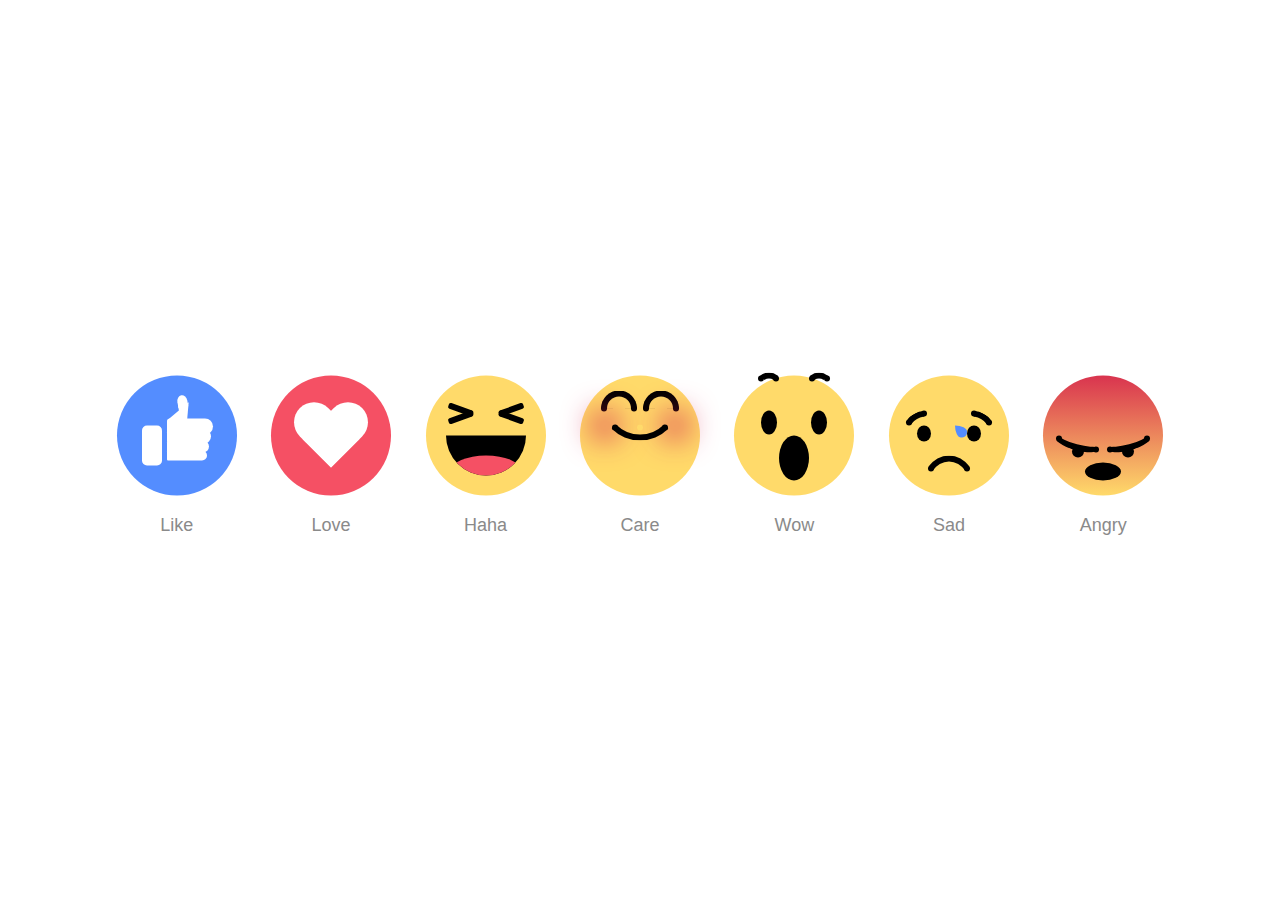
==== index.html @ 745463cb "push file" ====
<!DOCTYPE html>
<html lang="en">
  <head>
    <meta charset="UTF-8" />
    <meta http-equiv="X-UA-Compatible" content="IE=edge" />
    <meta name="viewport" content="width=device-width, initial-scale=1.0" />
    <link rel="stylesheet" href="./style.css" />
    <title>Emoji Facebook</title>
  </head>
  <body>
    <div class="emoji emoji--like">
      <div class="emoji__hand">
        <div class="emoji__thumb"></div>
      </div>
    </div>

    <div class="emoji emoji--love">
      <div class="emoji__heart"></div>
    </div>

    <div class="emoji emoji--haha">
      <div class="emoji__face">
        <div class="emoji__eyes"></div>
        <div class="emoji__mouth">
          <div class="emoji__tongue"></div>
        </div>
      </div>
    </div>

    <div class="emoji emoji--yay">
      <div class="emoji__face">
        <div class="emoji__eyebrows"></div>
        <div class="emoji__mouth"></div>
      </div>
    </div>
    <div class="emoji emoji--wow">
      <div class="emoji__face">
        <div class="emoji__eyebrows"></div>
        <div class="emoji__eyes"></div>
        <div class="emoji__mouth"></div>
      </div>
    </div>
    <div class="emoji emoji--sad">
      <div class="emoji__face">
        <div class="emoji__eyebrows"></div>
        <div class="emoji__eyes"></div>
        <div class="emoji__mouth"></div>
      </div>
    </div>
    <div class="emoji emoji--angry">
      <div class="emoji__face">
        <div class="emoji__eyebrows"></div>
        <div class="emoji__eyes"></div>
        <div class="emoji__mouth"></div>
      </div>
    </div>
  </body>
</html>
---- style.css ----
body {
  margin: 0;
  width: 1200px;
  max-width: 100%;
  text-align: center;
  font-family: "Lucida Sans Unicode", "Lucida Grande", sans-serif;
  position: absolute;
  top: 50%;
  left: 50%;
  transform: translate(-50%, -50%);
}

.emoji {
  width: 120px;
  height: 120px;
  margin: 15px 15px 40px;
  background: #ffda6a;
  display: inline-block;
  border-radius: 50%;
  position: relative;
}
.emoji:after {
  position: absolute;
  bottom: -40px;
  font-size: 18px;
  width: 60px;
  left: calc(50% - 30px);
  color: #8a8a8a;
}

.emoji__face,
.emoji__eyebrows,
.emoji__eyes,
.emoji__mouth,
.emoji__tongue,
.emoji__heart,
.emoji__hand,
.emoji__thumb {
  position: absolute;
}
.emoji__face:before,
.emoji__face:after,
.emoji__eyebrows:before,
.emoji__eyebrows:after,
.emoji__eyes:before,
.emoji__eyes:after,
.emoji__mouth:before,
.emoji__mouth:after,
.emoji__tongue:before,
.emoji__tongue:after,
.emoji__heart:before,
.emoji__heart:after,
.emoji__hand:before,
.emoji__hand:after,
.emoji__thumb:before,
.emoji__thumb:after {
  position: absolute;
  content: "";
}

.emoji__face {
  width: inherit;
  height: inherit;
}

.emoji--like {
  background: #548dff;
}
.emoji--like:after {
  content: "Like";
}
.emoji--like .emoji__hand {
  left: 25px;
  bottom: 30px;
  width: 20px;
  height: 40px;
  background: #ffffff;
  border-radius: 5px;
  z-index: 0;
  animation: hands-up 2s linear infinite;
}
.emoji--like .emoji__hand:before {
  left: 25px;
  bottom: 5px;
  width: 40px;
  background: inherit;
  height: 10px;
  border-radius: 2px 10px 10px 2px;
  box-shadow: 1px -9px 0 1px #ffffff, 2px -19px 0 2px #ffffff,
    3px -29px 0 3px #ffffff;
}
.emoji--like .emoji__thumb {
  border-bottom: 20px solid #ffffff;
  border-left: 20px solid transparent;
  top: -25px;
  right: -25px;
  z-index: 2;
  transform: rotate(5deg);
  transform-origin: 0% 100%;
  animation: thumbs-up 2s linear infinite;
}
.emoji--like .emoji__thumb:before {
  border-radius: 50% 50% 0 0;
  background: #ffffff;
  width: 10px;
  height: 12px;
  left: -10px;
  top: -8px;
  transform: rotate(-15deg);
  transform-origin: 100% 100%;
  box-shadow: -1px 4px 0 -1px #ffffff;
}

.emoji--love {
  background: #f55064;
}
.emoji--love:after {
  content: "Love";
}
.emoji--love .emoji__heart {
  left: calc(50% - 40px);
  top: calc(50% - 40px);
  width: 80px;
  height: 80px;
  animation: heart-beat 1s linear infinite alternate;
}
.emoji--love .emoji__heart:before,
.emoji--love .emoji__heart:after {
  left: calc(50% - 20px);
  top: calc(50% - 32px);
  width: 40px;
  height: 64px;
  background: #ffffff;
  border-radius: 20px 20px 0 0;
}
.emoji--love .emoji__heart:before {
  transform: translate(20px) rotate(-45deg);
  transform-origin: 0 100%;
}
.emoji--love .emoji__heart:after {
  transform: translate(-20px) rotate(45deg);
  transform-origin: 100% 100%;
}

.emoji--haha:after {
  content: "Haha";
}
.emoji--haha .emoji__face {
  animation: haha-face 2s linear infinite;
}
.emoji--haha .emoji__eyes {
  width: 26px;
  height: 6px;
  border-radius: 2px;
  left: calc(50% - 13px);
  top: 35px;
  transform: rotate(20deg);
  background: transparent;
  box-shadow: -25px 5px 0 0 #000000, 25px -5px 0 0 #000000;
}
.emoji--haha .emoji__eyes:after {
  left: 0;
  top: 0;
  width: 26px;
  height: 6px;
  border-radius: 2px;
  transform: rotate(-40deg);
  background: transparent;
  box-shadow: -25px -5px 0 0 #000000, 25px 5px 0 0 #000000;
}
.emoji--haha .emoji__mouth {
  width: 80px;
  height: 40px;
  left: calc(50% - 40px);
  top: 50%;
  background: #000000;
  border-radius: 0 0 40px 40px;
  overflow: hidden;
  z-index: 1;
  animation: haha-mouth 2s linear infinite;
}
.emoji--haha .emoji__tongue {
  width: 70px;
  height: 30px;
  background: #f55064;
  left: calc(50% - 35px);
  bottom: -10px;
  border-radius: 50%;
}

.emoji--yay:after {
  content: "Care";
  animation: yay-reverse 1s linear infinite;
}
.emoji--yay .emoji__face {
  animation: yay 1s linear infinite alternate;
}
.emoji--yay .emoji__eyebrows {
  left: calc(50% - 3px);
  top: 30px;
  height: 6px;
  width: 6px;
  border-radius: 50%;
  background: transparent;
  box-shadow: -6px 0 0 0 #000000, -36px 0 0 0px #000000, 6px 0 0 0 #000000,
    36px 0 0 0px #000000;
}
.emoji--yay .emoji__eyebrows:before,
.emoji--yay .emoji__eyebrows:after {
  width: 36px;
  height: 18px;
  border-radius: 60px 60px 0 0;
  background: transparent;
  border: 6px solid black;
  box-sizing: border-box;
  border-bottom: 0;
  bottom: 3px;
  left: calc(50% - 18px);
}
.emoji--yay .emoji__eyebrows:before {
  margin-left: -21px;
}
.emoji--yay .emoji__eyebrows:after {
  margin-left: 21px;
}
.emoji--yay .emoji__mouth {
  top: 60px;
  background: transparent;
  left: 50%;
}
.emoji--yay .emoji__mouth:after {
  width: 80px;
  height: 80px;
  left: calc(50% - 40px);
  top: -75px;
  border-radius: 50%;
  background: transparent;
  border: 6px solid #000000;
  box-sizing: border-box;
  border-top-color: transparent;
  border-left-color: transparent;
  border-right-color: transparent;
  z-index: 1;
}
.emoji--yay .emoji__mouth:before {
  width: 6px;
  height: 6px;
  background: transparent;
  border-radius: 50%;
  bottom: 5px;
  left: calc(50% - 3px);
  box-shadow: -25px 0 0 0 #000000, 25px 0 0 0 #000000,
    -35px -2px 30px 10px #d5234c, 35px -2px 30px 10px #d5234c;
}

.emoji--wow:after {
  content: "Wow";
}
.emoji--wow .emoji__face {
  animation: wow-face 3s linear infinite;
}
.emoji--wow .emoji__eyebrows {
  left: calc(50% - 3px);
  height: 6px;
  width: 6px;
  border-radius: 50%;
  background: transparent;
  box-shadow: -18px 0 0 0 #000000, -33px 0 0 0 #000000, 18px 0 0 0 #000000,
    33px 0 0 0 #000000;
  animation: wow-brow 3s linear infinite;
}
.emoji--wow .emoji__eyebrows:before,
.emoji--wow .emoji__eyebrows:after {
  width: 24px;
  height: 20px;
  border: 6px solid #000000;
  box-sizing: border-box;
  border-radius: 50%;
  border-bottom-color: transparent;
  border-left-color: transparent;
  border-right-color: transparent;
  top: -3px;
  left: calc(50% - 12px);
}
.emoji--wow .emoji__eyebrows:before {
  margin-left: -25px;
}
.emoji--wow .emoji__eyebrows:after {
  margin-left: 25px;
}
.emoji--wow .emoji__eyes {
  width: 16px;
  height: 24px;
  left: calc(50% - 8px);
  top: 35px;
  border-radius: 50%;
  background: transparent;
  box-shadow: 25px 0 0 0 #000000, -25px 0 0 0 #000000;
}
.emoji--wow .emoji__mouth {
  width: 30px;
  height: 45px;
  left: calc(50% - 15px);
  top: 50%;
  border-radius: 50%;
  background: #000000;
  animation: wow-mouth 3s linear infinite;
}

.emoji--sad:after {
  content: "Sad";
}
.emoji--sad .emoji__face {
  animation: sad-face 2s ease-in infinite;
}
.emoji--sad .emoji__eyebrows {
  left: calc(50% - 3px);
  top: 35px;
  height: 6px;
  width: 6px;
  border-radius: 50%;
  background: transparent;
  box-shadow: -40px 9px 0 0 #000000, -25px 0 0 0 #000000, 25px 0 0 0 #000000,
    40px 9px 0 0 #000000;
}
.emoji--sad .emoji__eyebrows:before,
.emoji--sad .emoji__eyebrows:after {
  width: 30px;
  height: 20px;
  border: 6px solid #000000;
  box-sizing: border-box;
  border-radius: 50%;
  border-bottom-color: transparent;
  border-left-color: transparent;
  border-right-color: transparent;
  top: 2px;
  left: calc(50% - 15px);
}
.emoji--sad .emoji__eyebrows:before {
  margin-left: -30px;
  transform: rotate(-30deg);
}
.emoji--sad .emoji__eyebrows:after {
  margin-left: 30px;
  transform: rotate(30deg);
}
.emoji--sad .emoji__eyes {
  width: 14px;
  height: 16px;
  left: calc(50% - 7px);
  top: 50px;
  border-radius: 50%;
  background: transparent;
  box-shadow: 25px 0 0 0 #000000, -25px 0 0 0 #000000;
}
.emoji--sad .emoji__eyes:after {
  background: #548dff;
  width: 12px;
  height: 12px;
  margin-left: 6px;
  border-radius: 0 100% 40% 50%/0 50% 40% 100%;
  transform-origin: 0% 0%;
  animation: tear-drop 2s ease-in infinite;
}
.emoji--sad .emoji__mouth {
  width: 60px;
  height: 80px;
  left: calc(50% - 30px);
  top: 80px;
  box-sizing: border-box;
  border: 6px solid #000000;
  border-radius: 50%;
  border-bottom-color: transparent;
  border-left-color: transparent;
  border-right-color: transparent;
  background: transparent;
  animation: sad-mouth 2s ease-in infinite;
}
.emoji--sad .emoji__mouth:after {
  width: 6px;
  height: 6px;
  background: transparent;
  border-radius: 50%;
  top: 4px;
  left: calc(50% - 3px);
  box-shadow: -18px 0 0 0 #000000, 18px 0 0 0 #000000;
}

.emoji--angry {
  background: linear-gradient(#d5234c -10%, #ffda6a);
  background-size: 100%;
  animation: angry-color 2s ease-in infinite;
}
.emoji--angry:after {
  content: "Angry";
}
.emoji--angry .emoji__face {
  animation: angry-face 2s ease-in infinite;
}
.emoji--angry .emoji__eyebrows {
  left: calc(50% - 3px);
  top: 55px;
  height: 6px;
  width: 6px;
  border-radius: 50%;
  background: transparent;
  box-shadow: -44px 5px 0 0 #000000, -7px 16px 0 0 #000000, 7px 16px 0 0 #000000,
    44px 5px 0 0 #000000;
}
.emoji--angry .emoji__eyebrows:before,
.emoji--angry .emoji__eyebrows:after {
  width: 50px;
  height: 20px;
  border: 6px solid #000000;
  box-sizing: border-box;
  border-radius: 50%;
  border-top-color: transparent;
  border-left-color: transparent;
  border-right-color: transparent;
  top: 0;
  left: calc(50% - 25px);
}
.emoji--angry .emoji__eyebrows:before {
  margin-left: -25px;
  transform: rotate(15deg);
}
.emoji--angry .emoji__eyebrows:after {
  margin-left: 25px;
  transform: rotate(-15deg);
}
.emoji--angry .emoji__eyes {
  width: 12px;
  height: 12px;
  left: calc(50% - 6px);
  top: 70px;
  border-radius: 50%;
  background: transparent;
  box-shadow: 25px 0 0 0 #000000, -25px 0 0 0 #000000;
}
.emoji--angry .emoji__mouth {
  width: 36px;
  height: 18px;
  left: calc(50% - 18px);
  bottom: 15px;
  background: #000000;
  border-radius: 50%;
  animation: angry-mouth 2s ease-in infinite;
}

@keyframes heart-beat {
  25% {
    transform: scale(1.1);
  }
  75% {
    transform: scale(0.6);
  }
}
@keyframes haha-face {
  10%,
  30%,
  50% {
    transform: translateY(25px);
  }
  20%,
  40% {
    transform: translateY(15px);
  }
  60%,
  80% {
    transform: translateY(0);
  }
  70%,
  90% {
    transform: translateY(-10px);
  }
}
@keyframes haha-mouth {
  10%,
  30%,
  50% {
    transform: scale(0.6);
    top: 45%;
  }
  20%,
  40% {
    transform: scale(0.8);
    top: 45%;
  }
  60%,
  80% {
    transform: scale(1);
    top: 50%;
  }
  70% {
    transform: scale(1.2);
    top: 50%;
  }
  90% {
    transform: scale(1.1);
    top: 50%;
  }
}
@keyframes yay {
  25% {
    transform: rotate(-15deg);
  }
  75% {
    transform: rotate(15deg);
  }
}
@keyframes wow-face {
  15%,
  25% {
    transform: rotate(20deg) translateX(-25px);
  }
  45%,
  65% {
    transform: rotate(-20deg) translateX(25px);
  }
  75%,
  100% {
    transform: rotate(0deg) translateX(0);
  }
}
@keyframes wow-brow {
  15%,
  65% {
    top: 25px;
  }
  75%,
  100%,
  0% {
    top: 15px;
  }
}
@keyframes wow-mouth {
  10%,
  30% {
    width: 20px;
    height: 20px;
    left: calc(50% - 10px);
  }
  50%,
  70% {
    width: 30px;
    height: 40px;
    left: calc(50% - 15px);
  }
  75%,
  100% {
    height: 50px;
  }
}
@keyframes sad-face {
  25%,
  35% {
    top: -15px;
  }
  55%,
  95% {
    top: 10px;
  }
  100%,
  0% {
    top: 0;
  }
}
@keyframes sad-mouth {
  25%,
  35% {
    transform: scale(0.85);
    top: 70px;
  }
  55%,
  100%,
  0% {
    transform: scale(1);
    top: 80px;
  }
}
@keyframes tear-drop {
  0%,
  100% {
    display: block;
    left: 35px;
    top: 15px;
    transform: rotate(45deg) scale(0);
  }
  25% {
    display: block;
    left: 35px;
    transform: rotate(45deg) scale(2);
  }
  49.9% {
    display: block;
    left: 35px;
    top: 65px;
    transform: rotate(45deg) scale(0);
  }
  50% {
    display: block;
    left: -35px;
    top: 15px;
    transform: rotate(45deg) scale(0);
  }
  75% {
    display: block;
    left: -35px;
    transform: rotate(45deg) scale(2);
  }
  99.9% {
    display: block;
    left: -35px;
    top: 65px;
    transform: rotate(45deg) scale(0);
  }
}
@keyframes hands-up {
  25% {
    transform: rotate(15deg);
  }
  50% {
    transform: rotate(-15deg) translateY(-10px);
  }
  75%,
  100% {
    transform: rotate(0deg);
  }
}
@keyframes thumbs-up {
  25% {
    transform: rotate(20deg);
  }
  50%,
  100% {
    transform: rotate(5deg);
  }
}
@keyframes angry-color {
  45%,
  60% {
    background-size: 250%;
  }
  85%,
  100%,
  0% {
    background-size: 100%;
  }
}
@keyframes angry-face {
  35%,
  60% {
    transform: translateX(0) translateY(10px) scale(0.9);
  }
  40%,
  50% {
    transform: translateX(-5px) translateY(10px) scale(0.9);
  }
  45%,
  55% {
    transform: translateX(5px) translateY(10px) scale(0.9);
  }
}
@keyframes angry-mouth {
  25%,
  50% {
    height: 6px;
    bottom: 25px;
  }
}
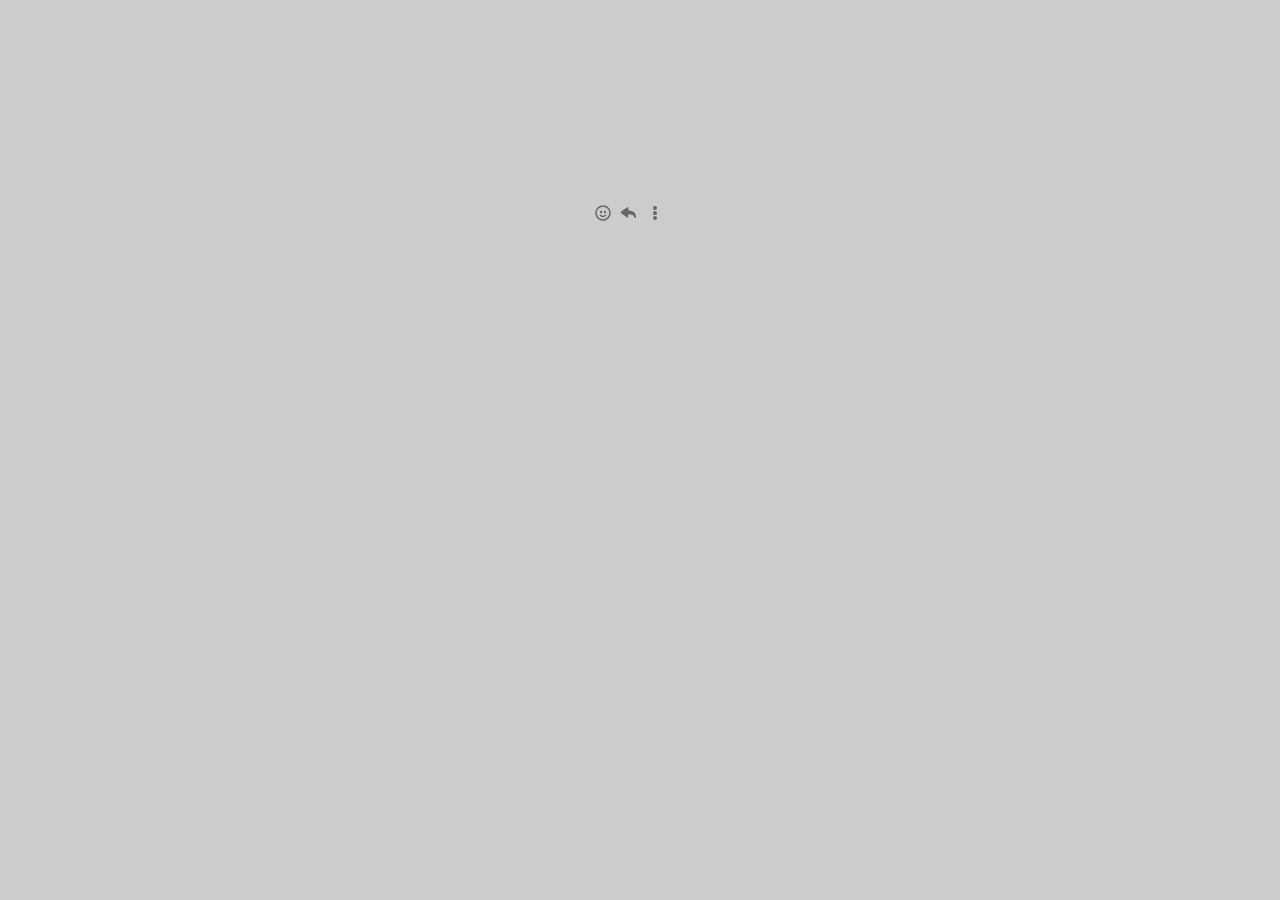
==== commit ff94b8db: "add emoji messenger" ====
--- a/index.html
+++ b/index.html
@@ -4,55 +4,90 @@
     <meta charset="UTF-8" />
     <meta http-equiv="X-UA-Compatible" content="IE=edge" />
     <meta name="viewport" content="width=device-width, initial-scale=1.0" />
+    <title>EMoji Facebook - Gif</title>
     <link rel="stylesheet" href="./style.css" />
-    <title>Emoji Facebook</title>
   </head>
   <body>
-    <div class="emoji emoji--like">
-      <div class="emoji__hand">
-        <div class="emoji__thumb"></div>
-      </div>
-    </div>
-
-    <div class="emoji emoji--love">
-      <div class="emoji__heart"></div>
-    </div>
-
-    <div class="emoji emoji--haha">
-      <div class="emoji__face">
-        <div class="emoji__eyes"></div>
-        <div class="emoji__mouth">
-          <div class="emoji__tongue"></div>
+    <div class="component-action-message">
+      <div class="action-message-wrap">
+        <div class="action-emoji">
+          <div class="react-emoji-wrap hide" id="react-emoji-wrap">
+            <div class="emoji emoji--like">
+              <img src="./gif/like.gif" alt="" />
+            </div>
+            <div class="emoji emoji--love">
+              <img src="./gif/heart.gif" alt="" />
+            </div>
+            <div class="emoji emoji--haha">
+              <img src="./gif/haha.gif" alt="" />
+            </div>
+            <div class="emoji emoji--wow">
+              <img src="./gif/wow.gif" alt="" />
+            </div>
+            <div class="emoji emoji--sad">
+              <img src="./gif/sad.gif" alt="" />
+            </div>
+            <div class="emoji emoji--angry">
+              <img src="./gif/angry.gif" alt="" />
+            </div>
+          </div>
+          <svg height="22px" viewBox="0 0 22 22" width="22px">
+            <circle
+              stroke="#65676b"
+              fill="none"
+              cx="11"
+              cy="11"
+              r="7"
+              stroke-width="1.5px"
+            ></circle>
+            <path
+              stroke="#65676b"
+              fill="none"
+              d="M8,13Q11,16,14,13"
+              stroke-width="1.5px"
+            ></path>
+            <circle fill="#65676b" cx="9" cy="10" r="1.2"></circle>
+            <circle fill="#65676b" cx="13" cy="10" r="1.2"></circle>
+          </svg>
+        </div>
+        <div class="action-reply">
+          <svg height="22px" viewBox="1 1 21 21" width="22px">
+            <g fill="#65676B" fill-rule="evenodd" stroke-width="1">
+              <path
+                d="M10.8932368,14.7625445 C10.8932368,15.535432 10.0849567,15.996442 9.48116675,15.5677995 L4.03193175,11.696707 C3.49257425,11.313742 3.49287675,10.4694645 4.03193175,10.0864995 L9.48116675,6.2157095 C10.0849567,5.7867645 10.8932368,6.248077 10.8932368,7.020662 L10.8938418,9.0755445 C15.2129368,9.0755445 18.1517243,11.027577 18.1523293,15.7226795 C18.1523293,16.0820495 17.9036743,16.3349395 17.5273643,16.3349395 C17.2487618,16.3349395 17.0164418,16.1746145 16.8527893,15.680027 C16.1588543,13.584307 14.1063918,12.7049395 10.8938418,12.7049395 L10.8932368,14.7625445 Z"
+              ></path>
+            </g>
+          </svg>
+        </div>
+        <div class="action-more">
+          <svg height="22px" viewBox="0 0 22 22" width="22px">
+            <circle
+              cx="11"
+              cy="6"
+              fill="#65676B"
+              r="2"
+              stroke-width="1px"
+            ></circle>
+            <circle
+              cx="11"
+              cy="11"
+              fill="#65676B"
+              r="2"
+              stroke-width="1px"
+            ></circle>
+            <circle
+              cx="11"
+              cy="16"
+              fill="#65676B"
+              r="2"
+              stroke-width="1px"
+            ></circle>
+          </svg>
         </div>
       </div>
     </div>
 
-    <div class="emoji emoji--yay">
-      <div class="emoji__face">
-        <div class="emoji__eyebrows"></div>
-        <div class="emoji__mouth"></div>
-      </div>
-    </div>
-    <div class="emoji emoji--wow">
-      <div class="emoji__face">
-        <div class="emoji__eyebrows"></div>
-        <div class="emoji__eyes"></div>
-        <div class="emoji__mouth"></div>
-      </div>
-    </div>
-    <div class="emoji emoji--sad">
-      <div class="emoji__face">
-        <div class="emoji__eyebrows"></div>
-        <div class="emoji__eyes"></div>
-        <div class="emoji__mouth"></div>
-      </div>
-    </div>
-    <div class="emoji emoji--angry">
-      <div class="emoji__face">
-        <div class="emoji__eyebrows"></div>
-        <div class="emoji__eyes"></div>
-        <div class="emoji__mouth"></div>
-      </div>
-    </div>
+    <script src="./jquery-1.7.1.min.js"></script>
+    <script src="./index.js"></script>
   </body>
 </html>
--- a/style.css
+++ b/style.css
@@ -1,670 +1,127 @@
 body {
-  margin: 0;
-  width: 1200px;
-  max-width: 100%;
-  text-align: center;
-  font-family: "Lucida Sans Unicode", "Lucida Grande", sans-serif;
-  position: absolute;
-  top: 50%;
-  left: 50%;
-  transform: translate(-50%, -50%);
+     margin: 0;
+     padding: 0;
+     box-sizing: border-box;
+     background-color: #ccc;
+}
+
+.react-emoji-wrap {
+     width: 220px;
+     display: flex;
+     justify-content: space-between;
+     align-items: center;
+     padding: 8px 12px;
+     border-radius: 30px;
+     background: #fff;
+
+     position: absolute;
+     top: -150%;
+     left: 50%;
+     transform: translate(-50%, -50%);
 }
 
 .emoji {
-  width: 120px;
-  height: 120px;
-  margin: 15px 15px 40px;
-  background: #ffda6a;
-  display: inline-block;
-  border-radius: 50%;
-  position: relative;
-}
-.emoji:after {
-  position: absolute;
-  bottom: -40px;
-  font-size: 18px;
-  width: 60px;
-  left: calc(50% - 30px);
-  color: #8a8a8a;
+     width: 30px;
+     height: 30px;
 }
 
-.emoji__face,
-.emoji__eyebrows,
-.emoji__eyes,
-.emoji__mouth,
-.emoji__tongue,
-.emoji__heart,
-.emoji__hand,
-.emoji__thumb {
-  position: absolute;
-}
-.emoji__face:before,
-.emoji__face:after,
-.emoji__eyebrows:before,
-.emoji__eyebrows:after,
-.emoji__eyes:before,
-.emoji__eyes:after,
-.emoji__mouth:before,
-.emoji__mouth:after,
-.emoji__tongue:before,
-.emoji__tongue:after,
-.emoji__heart:before,
-.emoji__heart:after,
-.emoji__hand:before,
-.emoji__hand:after,
-.emoji__thumb:before,
-.emoji__thumb:after {
-  position: absolute;
-  content: "";
+.emoji::before {
+     position: absolute;
+     top: -70%;
+     display: none;
+     background: #000;
+     padding: 5px 10px;
+     color: #fff;
+     border-radius: 18px;
+     min-width: 30px;
+     animation: fadeIn linear 0.2s;
 }
 
-.emoji__face {
-  width: inherit;
-  height: inherit;
+@keyframes fadeIn {
+     from {
+          opacity: 0;
+     }
+
+     to {
+          opacity: 1;
+     }
 }
 
-.emoji--like {
-  background: #548dff;
-}
-.emoji--like:after {
-  content: "Like";
-}
-.emoji--like .emoji__hand {
-  left: 25px;
-  bottom: 30px;
-  width: 20px;
-  height: 40px;
-  background: #ffffff;
-  border-radius: 5px;
-  z-index: 0;
-  animation: hands-up 2s linear infinite;
-}
-.emoji--like .emoji__hand:before {
-  left: 25px;
-  bottom: 5px;
-  width: 40px;
-  background: inherit;
-  height: 10px;
-  border-radius: 2px 10px 10px 2px;
-  box-shadow: 1px -9px 0 1px #ffffff, 2px -19px 0 2px #ffffff,
-    3px -29px 0 3px #ffffff;
-}
-.emoji--like .emoji__thumb {
-  border-bottom: 20px solid #ffffff;
-  border-left: 20px solid transparent;
-  top: -25px;
-  right: -25px;
-  z-index: 2;
-  transform: rotate(5deg);
-  transform-origin: 0% 100%;
-  animation: thumbs-up 2s linear infinite;
-}
-.emoji--like .emoji__thumb:before {
-  border-radius: 50% 50% 0 0;
-  background: #ffffff;
-  width: 10px;
-  height: 12px;
-  left: -10px;
-  top: -8px;
-  transform: rotate(-15deg);
-  transform-origin: 100% 100%;
-  box-shadow: -1px 4px 0 -1px #ffffff;
+.emoji img {
+     width: 100%;
+     height: 100%;
+     object-fit: cover;
+     cursor: pointer;
 }
 
-.emoji--love {
-  background: #f55064;
-}
-.emoji--love:after {
-  content: "Love";
-}
-.emoji--love .emoji__heart {
-  left: calc(50% - 40px);
-  top: calc(50% - 40px);
-  width: 80px;
-  height: 80px;
-  animation: heart-beat 1s linear infinite alternate;
-}
-.emoji--love .emoji__heart:before,
-.emoji--love .emoji__heart:after {
-  left: calc(50% - 20px);
-  top: calc(50% - 32px);
-  width: 40px;
-  height: 64px;
-  background: #ffffff;
-  border-radius: 20px 20px 0 0;
-}
-.emoji--love .emoji__heart:before {
-  transform: translate(20px) rotate(-45deg);
-  transform-origin: 0 100%;
-}
-.emoji--love .emoji__heart:after {
-  transform: translate(-20px) rotate(45deg);
-  transform-origin: 100% 100%;
+.emoji--like::before {
+     content: 'Like';
+     left: 0px;
 }
 
-.emoji--haha:after {
-  content: "Haha";
-}
-.emoji--haha .emoji__face {
-  animation: haha-face 2s linear infinite;
-}
-.emoji--haha .emoji__eyes {
-  width: 26px;
-  height: 6px;
-  border-radius: 2px;
-  left: calc(50% - 13px);
-  top: 35px;
-  transform: rotate(20deg);
-  background: transparent;
-  box-shadow: -25px 5px 0 0 #000000, 25px -5px 0 0 #000000;
-}
-.emoji--haha .emoji__eyes:after {
-  left: 0;
-  top: 0;
-  width: 26px;
-  height: 6px;
-  border-radius: 2px;
-  transform: rotate(-40deg);
-  background: transparent;
-  box-shadow: -25px -5px 0 0 #000000, 25px 5px 0 0 #000000;
-}
-.emoji--haha .emoji__mouth {
-  width: 80px;
-  height: 40px;
-  left: calc(50% - 40px);
-  top: 50%;
-  background: #000000;
-  border-radius: 0 0 40px 40px;
-  overflow: hidden;
-  z-index: 1;
-  animation: haha-mouth 2s linear infinite;
-}
-.emoji--haha .emoji__tongue {
-  width: 70px;
-  height: 30px;
-  background: #f55064;
-  left: calc(50% - 35px);
-  bottom: -10px;
-  border-radius: 50%;
+.emoji--love::before {
+     content: 'Love';
+     left: 37px;
 }
 
-.emoji--yay:after {
-  content: "Care";
-  animation: yay-reverse 1s linear infinite;
-}
-.emoji--yay .emoji__face {
-  animation: yay 1s linear infinite alternate;
-}
-.emoji--yay .emoji__eyebrows {
-  left: calc(50% - 3px);
-  top: 30px;
-  height: 6px;
-  width: 6px;
-  border-radius: 50%;
-  background: transparent;
-  box-shadow: -6px 0 0 0 #000000, -36px 0 0 0px #000000, 6px 0 0 0 #000000,
-    36px 0 0 0px #000000;
-}
-.emoji--yay .emoji__eyebrows:before,
-.emoji--yay .emoji__eyebrows:after {
-  width: 36px;
-  height: 18px;
-  border-radius: 60px 60px 0 0;
-  background: transparent;
-  border: 6px solid black;
-  box-sizing: border-box;
-  border-bottom: 0;
-  bottom: 3px;
-  left: calc(50% - 18px);
-}
-.emoji--yay .emoji__eyebrows:before {
-  margin-left: -21px;
-}
-.emoji--yay .emoji__eyebrows:after {
-  margin-left: 21px;
-}
-.emoji--yay .emoji__mouth {
-  top: 60px;
-  background: transparent;
-  left: 50%;
-}
-.emoji--yay .emoji__mouth:after {
-  width: 80px;
-  height: 80px;
-  left: calc(50% - 40px);
-  top: -75px;
-  border-radius: 50%;
-  background: transparent;
-  border: 6px solid #000000;
-  box-sizing: border-box;
-  border-top-color: transparent;
-  border-left-color: transparent;
-  border-right-color: transparent;
-  z-index: 1;
-}
-.emoji--yay .emoji__mouth:before {
-  width: 6px;
-  height: 6px;
-  background: transparent;
-  border-radius: 50%;
-  bottom: 5px;
-  left: calc(50% - 3px);
-  box-shadow: -25px 0 0 0 #000000, 25px 0 0 0 #000000,
-    -35px -2px 30px 10px #d5234c, 35px -2px 30px 10px #d5234c;
+.emoji--haha::before {
+     content: 'haha';
+     left: 77px;
 }
 
-.emoji--wow:after {
-  content: "Wow";
-}
-.emoji--wow .emoji__face {
-  animation: wow-face 3s linear infinite;
-}
-.emoji--wow .emoji__eyebrows {
-  left: calc(50% - 3px);
-  height: 6px;
-  width: 6px;
-  border-radius: 50%;
-  background: transparent;
-  box-shadow: -18px 0 0 0 #000000, -33px 0 0 0 #000000, 18px 0 0 0 #000000,
-    33px 0 0 0 #000000;
-  animation: wow-brow 3s linear infinite;
-}
-.emoji--wow .emoji__eyebrows:before,
-.emoji--wow .emoji__eyebrows:after {
-  width: 24px;
-  height: 20px;
-  border: 6px solid #000000;
-  box-sizing: border-box;
-  border-radius: 50%;
-  border-bottom-color: transparent;
-  border-left-color: transparent;
-  border-right-color: transparent;
-  top: -3px;
-  left: calc(50% - 12px);
-}
-.emoji--wow .emoji__eyebrows:before {
-  margin-left: -25px;
-}
-.emoji--wow .emoji__eyebrows:after {
-  margin-left: 25px;
-}
-.emoji--wow .emoji__eyes {
-  width: 16px;
-  height: 24px;
-  left: calc(50% - 8px);
-  top: 35px;
-  border-radius: 50%;
-  background: transparent;
-  box-shadow: 25px 0 0 0 #000000, -25px 0 0 0 #000000;
-}
-.emoji--wow .emoji__mouth {
-  width: 30px;
-  height: 45px;
-  left: calc(50% - 15px);
-  top: 50%;
-  border-radius: 50%;
-  background: #000000;
-  animation: wow-mouth 3s linear infinite;
+.emoji--wow::before {
+     content: 'wow';
+     left: 115px;
 }
 
-.emoji--sad:after {
-  content: "Sad";
-}
-.emoji--sad .emoji__face {
-  animation: sad-face 2s ease-in infinite;
-}
-.emoji--sad .emoji__eyebrows {
-  left: calc(50% - 3px);
-  top: 35px;
-  height: 6px;
-  width: 6px;
-  border-radius: 50%;
-  background: transparent;
-  box-shadow: -40px 9px 0 0 #000000, -25px 0 0 0 #000000, 25px 0 0 0 #000000,
-    40px 9px 0 0 #000000;
-}
-.emoji--sad .emoji__eyebrows:before,
-.emoji--sad .emoji__eyebrows:after {
-  width: 30px;
-  height: 20px;
-  border: 6px solid #000000;
-  box-sizing: border-box;
-  border-radius: 50%;
-  border-bottom-color: transparent;
-  border-left-color: transparent;
-  border-right-color: transparent;
-  top: 2px;
-  left: calc(50% - 15px);
-}
-.emoji--sad .emoji__eyebrows:before {
-  margin-left: -30px;
-  transform: rotate(-30deg);
-}
-.emoji--sad .emoji__eyebrows:after {
-  margin-left: 30px;
-  transform: rotate(30deg);
-}
-.emoji--sad .emoji__eyes {
-  width: 14px;
-  height: 16px;
-  left: calc(50% - 7px);
-  top: 50px;
-  border-radius: 50%;
-  background: transparent;
-  box-shadow: 25px 0 0 0 #000000, -25px 0 0 0 #000000;
-}
-.emoji--sad .emoji__eyes:after {
-  background: #548dff;
-  width: 12px;
-  height: 12px;
-  margin-left: 6px;
-  border-radius: 0 100% 40% 50%/0 50% 40% 100%;
-  transform-origin: 0% 0%;
-  animation: tear-drop 2s ease-in infinite;
-}
-.emoji--sad .emoji__mouth {
-  width: 60px;
-  height: 80px;
-  left: calc(50% - 30px);
-  top: 80px;
-  box-sizing: border-box;
-  border: 6px solid #000000;
-  border-radius: 50%;
-  border-bottom-color: transparent;
-  border-left-color: transparent;
-  border-right-color: transparent;
-  background: transparent;
-  animation: sad-mouth 2s ease-in infinite;
-}
-.emoji--sad .emoji__mouth:after {
-  width: 6px;
-  height: 6px;
-  background: transparent;
-  border-radius: 50%;
-  top: 4px;
-  left: calc(50% - 3px);
-  box-shadow: -18px 0 0 0 #000000, 18px 0 0 0 #000000;
+.emoji--sad::before {
+     content: 'Sad';
+     left: 153px;
 }
 
-.emoji--angry {
-  background: linear-gradient(#d5234c -10%, #ffda6a);
-  background-size: 100%;
-  animation: angry-color 2s ease-in infinite;
-}
-.emoji--angry:after {
-  content: "Angry";
-}
-.emoji--angry .emoji__face {
-  animation: angry-face 2s ease-in infinite;
-}
-.emoji--angry .emoji__eyebrows {
-  left: calc(50% - 3px);
-  top: 55px;
-  height: 6px;
-  width: 6px;
-  border-radius: 50%;
-  background: transparent;
-  box-shadow: -44px 5px 0 0 #000000, -7px 16px 0 0 #000000, 7px 16px 0 0 #000000,
-    44px 5px 0 0 #000000;
-}
-.emoji--angry .emoji__eyebrows:before,
-.emoji--angry .emoji__eyebrows:after {
-  width: 50px;
-  height: 20px;
-  border: 6px solid #000000;
-  box-sizing: border-box;
-  border-radius: 50%;
-  border-top-color: transparent;
-  border-left-color: transparent;
-  border-right-color: transparent;
-  top: 0;
-  left: calc(50% - 25px);
-}
-.emoji--angry .emoji__eyebrows:before {
-  margin-left: -25px;
-  transform: rotate(15deg);
-}
-.emoji--angry .emoji__eyebrows:after {
-  margin-left: 25px;
-  transform: rotate(-15deg);
-}
-.emoji--angry .emoji__eyes {
-  width: 12px;
-  height: 12px;
-  left: calc(50% - 6px);
-  top: 70px;
-  border-radius: 50%;
-  background: transparent;
-  box-shadow: 25px 0 0 0 #000000, -25px 0 0 0 #000000;
-}
-.emoji--angry .emoji__mouth {
-  width: 36px;
-  height: 18px;
-  left: calc(50% - 18px);
-  bottom: 15px;
-  background: #000000;
-  border-radius: 50%;
-  animation: angry-mouth 2s ease-in infinite;
+.emoji--angry::before {
+     content: 'Angry';
+     left: 188px;
 }
 
-@keyframes heart-beat {
-  25% {
-    transform: scale(1.1);
-  }
-  75% {
-    transform: scale(0.6);
-  }
+.emoji--like:hover::before,
+.emoji--haha:hover::before,
+.emoji--love:hover::before,
+.emoji--sad:hover::before,
+.emoji--wow:hover::before,
+.emoji--angry:hover::before {
+     display: block;
+     transform: unset;
+     font-size: 14px;
 }
-@keyframes haha-face {
-  10%,
-  30%,
-  50% {
-    transform: translateY(25px);
-  }
-  20%,
-  40% {
-    transform: translateY(15px);
-  }
-  60%,
-  80% {
-    transform: translateY(0);
-  }
-  70%,
-  90% {
-    transform: translateY(-10px);
-  }
+
+.action-message-wrap {
+     width: 100px;
+     display: flex;
+     margin: 200px auto;
 }
-@keyframes haha-mouth {
-  10%,
-  30%,
-  50% {
-    transform: scale(0.6);
-    top: 45%;
-  }
-  20%,
-  40% {
-    transform: scale(0.8);
-    top: 45%;
-  }
-  60%,
-  80% {
-    transform: scale(1);
-    top: 50%;
-  }
-  70% {
-    transform: scale(1.2);
-    top: 50%;
-  }
-  90% {
-    transform: scale(1.1);
-    top: 50%;
-  }
+
+.action-emoji {
+     position: relative;
 }
-@keyframes yay {
-  25% {
-    transform: rotate(-15deg);
-  }
-  75% {
-    transform: rotate(15deg);
-  }
+
+.action-emoji,
+.action-reply,
+.action-more {
+     display: flex;
+     text-align: center;
+     border-radius: 50%;
+     cursor: pointer;
+     margin: 2px;
 }
-@keyframes wow-face {
-  15%,
-  25% {
-    transform: rotate(20deg) translateX(-25px);
-  }
-  45%,
-  65% {
-    transform: rotate(-20deg) translateX(25px);
-  }
-  75%,
-  100% {
-    transform: rotate(0deg) translateX(0);
-  }
+
+.action-emoji:hover svg,
+.action-more:hover svg,
+.action-reply:hover svg {
+     background-color: rgba(0, 0, 0, 0.10);
+     border-radius: 50%;
 }
-@keyframes wow-brow {
-  15%,
-  65% {
-    top: 25px;
-  }
-  75%,
-  100%,
-  0% {
-    top: 15px;
-  }
-}
-@keyframes wow-mouth {
-  10%,
-  30% {
-    width: 20px;
-    height: 20px;
-    left: calc(50% - 10px);
-  }
-  50%,
-  70% {
-    width: 30px;
-    height: 40px;
-    left: calc(50% - 15px);
-  }
-  75%,
-  100% {
-    height: 50px;
-  }
-}
-@keyframes sad-face {
-  25%,
-  35% {
-    top: -15px;
-  }
-  55%,
-  95% {
-    top: 10px;
-  }
-  100%,
-  0% {
-    top: 0;
-  }
-}
-@keyframes sad-mouth {
-  25%,
-  35% {
-    transform: scale(0.85);
-    top: 70px;
-  }
-  55%,
-  100%,
-  0% {
-    transform: scale(1);
-    top: 80px;
-  }
-}
-@keyframes tear-drop {
-  0%,
-  100% {
-    display: block;
-    left: 35px;
-    top: 15px;
-    transform: rotate(45deg) scale(0);
-  }
-  25% {
-    display: block;
-    left: 35px;
-    transform: rotate(45deg) scale(2);
-  }
-  49.9% {
-    display: block;
-    left: 35px;
-    top: 65px;
-    transform: rotate(45deg) scale(0);
-  }
-  50% {
-    display: block;
-    left: -35px;
-    top: 15px;
-    transform: rotate(45deg) scale(0);
-  }
-  75% {
-    display: block;
-    left: -35px;
-    transform: rotate(45deg) scale(2);
-  }
-  99.9% {
-    display: block;
-    left: -35px;
-    top: 65px;
-    transform: rotate(45deg) scale(0);
-  }
-}
-@keyframes hands-up {
-  25% {
-    transform: rotate(15deg);
-  }
-  50% {
-    transform: rotate(-15deg) translateY(-10px);
-  }
-  75%,
-  100% {
-    transform: rotate(0deg);
-  }
-}
-@keyframes thumbs-up {
-  25% {
-    transform: rotate(20deg);
-  }
-  50%,
-  100% {
-    transform: rotate(5deg);
-  }
-}
-@keyframes angry-color {
-  45%,
-  60% {
-    background-size: 250%;
-  }
-  85%,
-  100%,
-  0% {
-    background-size: 100%;
-  }
-}
-@keyframes angry-face {
-  35%,
-  60% {
-    transform: translateX(0) translateY(10px) scale(0.9);
-  }
-  40%,
-  50% {
-    transform: translateX(-5px) translateY(10px) scale(0.9);
-  }
-  45%,
-  55% {
-    transform: translateX(5px) translateY(10px) scale(0.9);
-  }
-}
-@keyframes angry-mouth {
-  25%,
-  50% {
-    height: 6px;
-    bottom: 25px;
-  }
-}
+
+.hide {
+     display: none;
+}